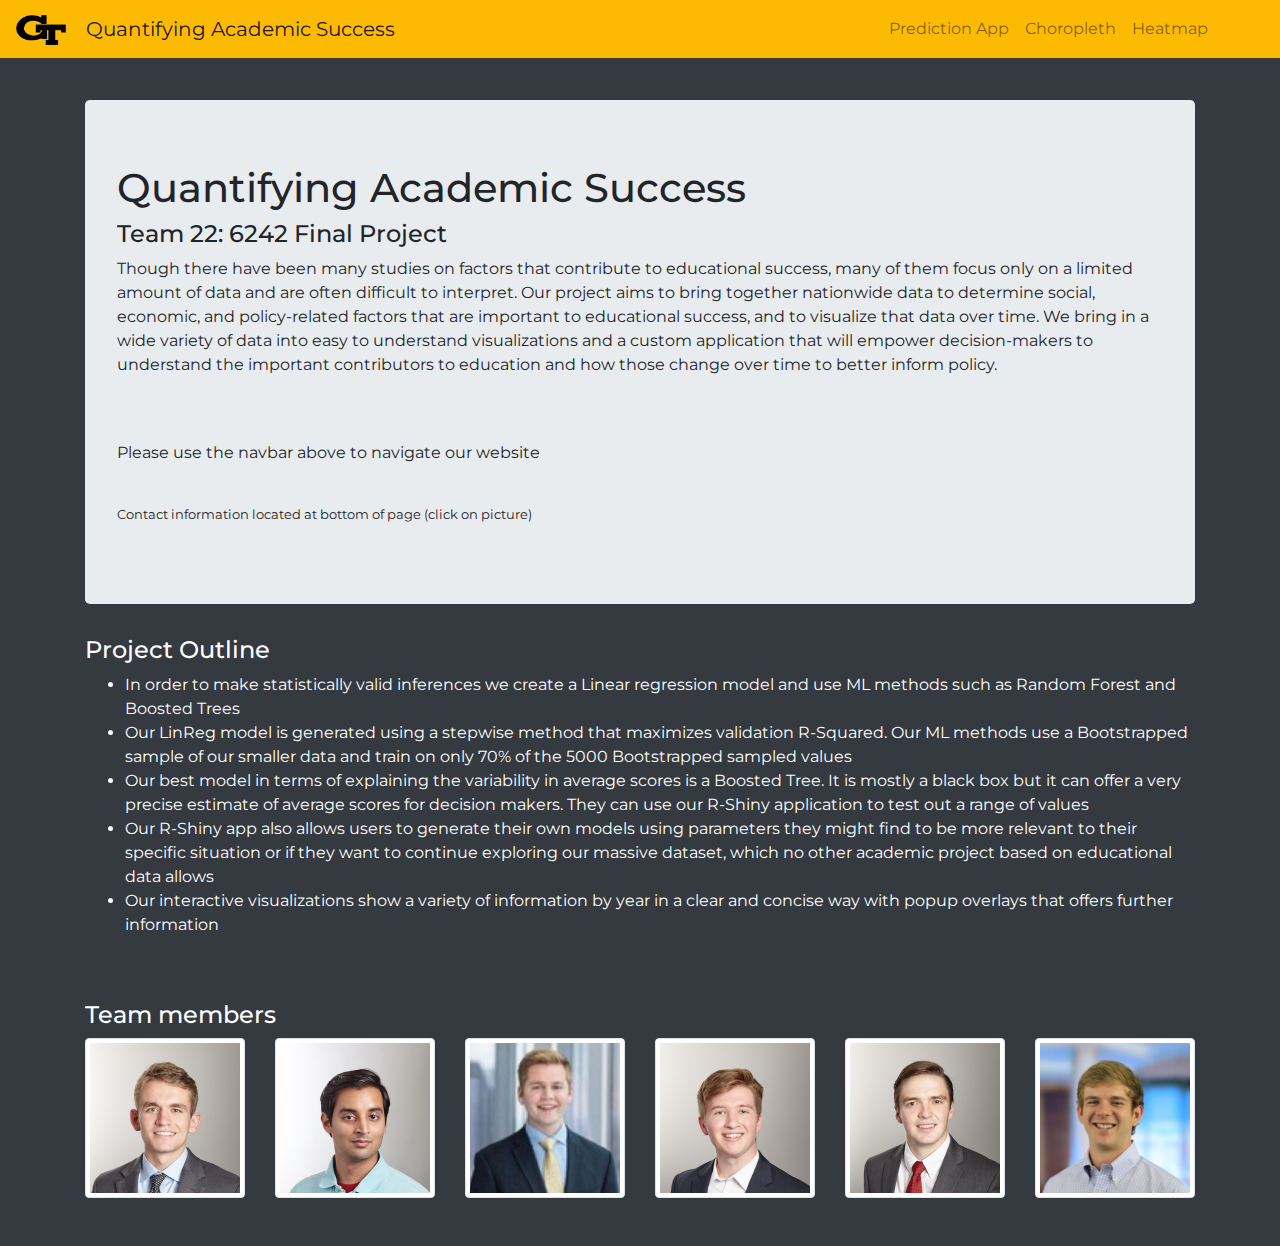
==== index.html @ d8fd763e "bug fix" ====
<!DOCTYPE html>
<html lang="en" dir="ltr">
  <head>
    <meta charset="utf-8">
    <title>Quantifying Academic Success</title>
    <!-- Latest compiled and minified CSS -->
    <link rel="stylesheet" href="https://stackpath.bootstrapcdn.com/bootstrap/4.3.1/css/bootstrap.min.css" integrity="sha384-ggOyR0iXCbMQv3Xipma34MD+dH/1fQ784/j6cY/iJTQUOhcWr7x9JvoRxT2MZw1T" crossorigin="anonymous">
    <link href="https://fonts.googleapis.com/css?family=Bebas+Neue|Montserrat&display=swap" rel="stylesheet">
    <link rel="stylesheet" href="main_style.css">
  </head>
  <body class="bg-dark">

    <!--NAVBAR -->
    <div class="">
      <nav class="navbar navbar-expand-lg navbar-light fixed-top" style="background-color: #fcba03;">
        <a class="navbar-brand" href="#">
          <img src="static_images/techlogo.png" width="50" height="30" alt="">
        </a>
        <a class="navbar-brand pl-1" href="index.html">Quantifying Academic Success</a>
          <ul class="navbar-nav ml-auto pr-5">
            <li class="nav-item"><a class="nav-link" href="Rshiny.html">Prediction App</a></li>
            <li class="nav-item"><a class="nav-link" href="StatesMap/multi_map.html">Choropleth</a></li>
            <li class="nav-item"><a class="nav-link" href="heatmap/heatmap.html">Heatmap</a></li>
          </ul>
      </nav>
    </div>
    <!--NAVBAR -->

<svg height=100></svg>

<div class="container">
  <div id="inJumbo" class="jumbotron">
    <h1>Quantifying Academic Success</h1>
    <h4>Team 22: 6242 Final Project</h4>
    <p>Though there have been many studies on factors that contribute to educational success, many of them focus only on a limited amount of data
and are often difficult to interpret. Our project aims to bring together nationwide data to determine social, economic, and policy-related factors that
are important to educational success, and to visualize that data over time.
We bring in a wide variety of data into easy to understand
visualizations and a custom application that will empower decision-makers to understand the
important contributors to education and how those change over time to better inform
policy.</p>
<br><br>
  <p>Please use the navbar above to navigate our website</p>

  <br>
  <p class='contact'>Contact information located at bottom of page (click on picture)</p>

  </div>

  <div id="outJumbo">
    <h4>Project Outline</h4>

    <ul>
      <li>In order to make statistically valid inferences we create a Linear regression model and use ML methods such as Random Forest and Boosted Trees</li>
      <li>Our LinReg model is generated using a stepwise method that maximizes validation R-Squared. Our ML methods use a Bootstrapped sample of our smaller data and train on only 70% of the 5000 Bootstrapped sampled values</li>
      <li>Our best model in terms of explaining the variability in average scores is a Boosted Tree. It is mostly a black box but it can offer a very precise estimate of average scores for decision makers. They can use our R-Shiny application to test out a range of values</li>
      <li>Our R-Shiny app also allows users to generate their own models using parameters they might find to be more relevant to their specific situation or if they want to continue exploring our massive dataset, which no other academic project based on educational data allows</li>
      <li>Our interactive visualizations show a variety of information by year in a clear and concise way with popup overlays that offers further information</li>
    </ul>

  </div>
  </div>

  <br><br>

  <div id="outJumbo" class="container">
    <h4>Team members</h4>
    <div class="row">
      <div class="col-lg-2 col-md-4">
        <a href="https://www.linkedin.com/in/jared-babcock/">
          <img class='img-fluid img-thumbnail' src="static_images/team_pics/jared.png" alt=""></div>
        </a>
      <div class="col-lg-2 col-md-4">
        <a href="https://www.linkedin.com/in/sanjeedhakim/">
          <img class='img-fluid img-thumbnail' src="static_images/team_pics/sanjeed.png" alt=""></div>
        </a>

      <div class="col-lg-2 col-md-4">
        <a href="https://www.linkedin.com/in/gniehaus/">
          <img class='img-fluid img-thumbnail' src="static_images/team_pics/grayson.png" alt=""></div>
        </a>

      <div class="col-lg-2 col-md-4">
        <a href="https://www.linkedin.com/in/nathaniel-rich/">
          <img class='img-fluid img-thumbnail' src="static_images/team_pics/nathan.png" alt=""></div>
        </a>

      <div class="col-lg-2 col-md-4">
        <a href="#">
          <img class='img-fluid img-thumbnail' src="static_images/team_pics/mat.png" alt=""></div>
        </a>

      <div class="col-lg-2 col-md-4">
        <a href="https://www.linkedin.com/in/fsackfield/">
          <img class='img-fluid img-thumbnail' src="static_images/team_pics/fred.png" alt=""></div>
        </a>    </div>

    <br><br>

  </div>

  </body>
</html>
---- main_style.css ----
body{
  font-family: 'Montserrat', sans-serif;
}

#outJumbo{
  color:white;
}

.contact{
  font-size: 0.8em;
}
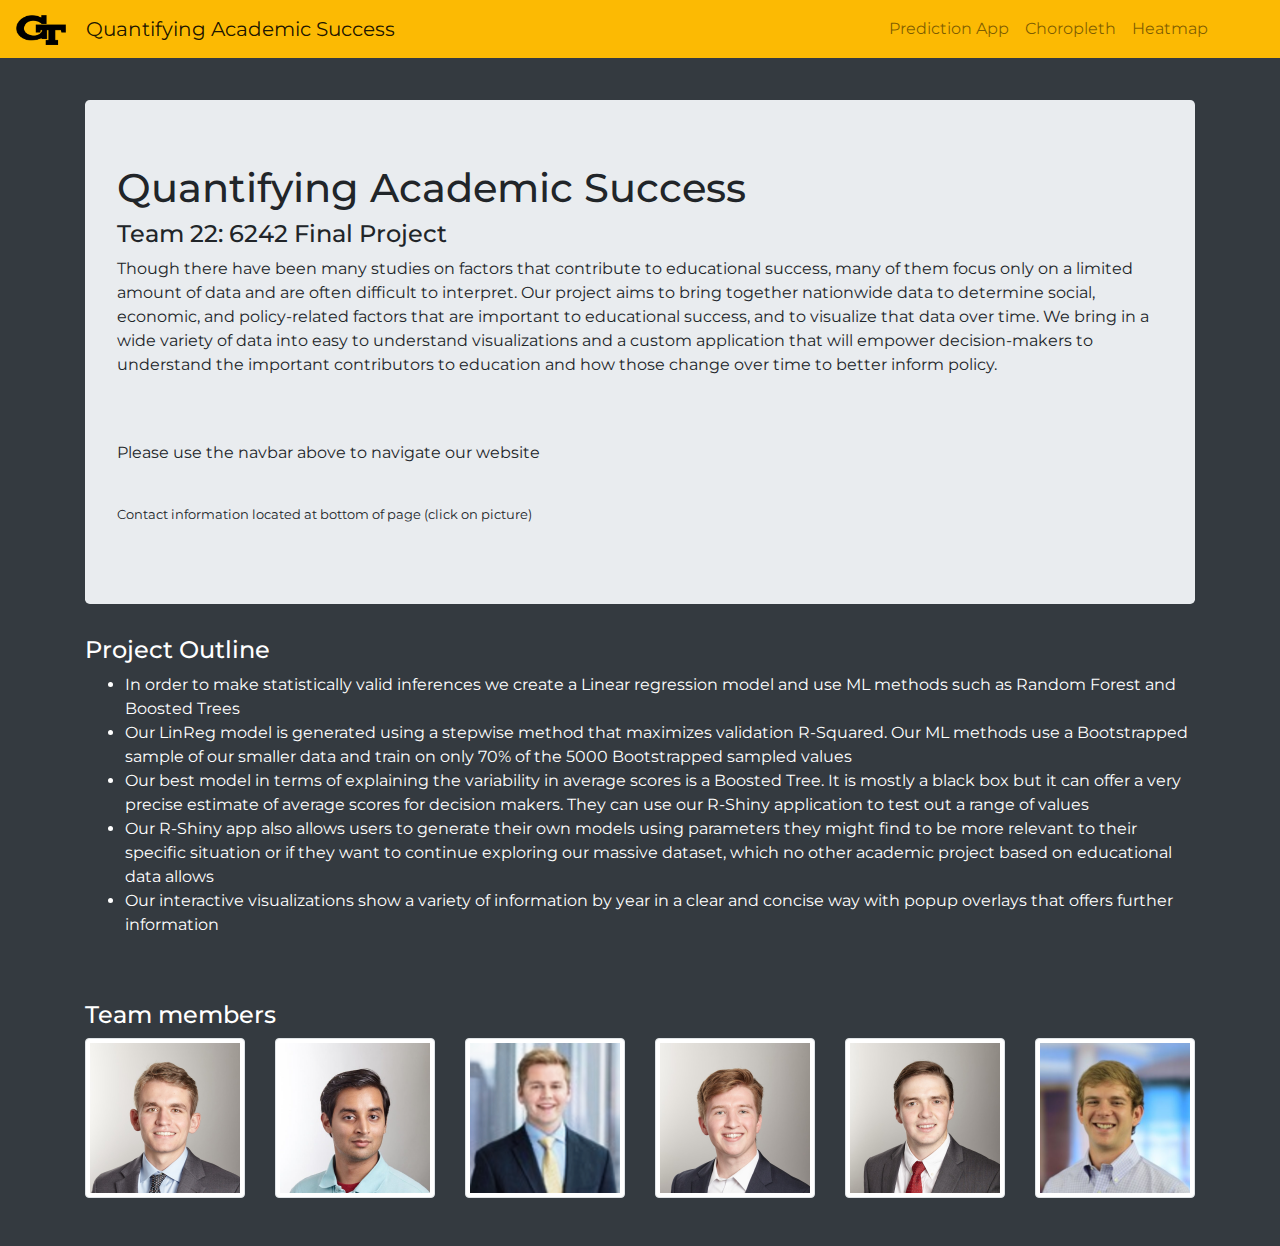
==== commit 976d42b1: "Fixed issue when viewing on mobile" ====
--- a/index.html
+++ b/index.html
@@ -17,11 +17,17 @@
           <img src="static_images/techlogo.png" width="50" height="30" alt="">
         </a>
         <a class="navbar-brand pl-1" href="index.html">Quantifying Academic Success</a>
+
+        <button class="navbar-toggler" type="button" data-toggle="collapse" data-target="#navbarNav" aria-controls="navbarNav" aria-expanded="false" aria-label="Toggle navigation">
+            <span class="navbar-toggler-icon"></span>
+        </button>
+        <div class="collapse navbar-collapse" id="navbarNav">
           <ul class="navbar-nav ml-auto pr-5">
             <li class="nav-item"><a class="nav-link" href="Rshiny.html">Prediction App</a></li>
             <li class="nav-item"><a class="nav-link" href="StatesMap/multi_map.html">Choropleth</a></li>
             <li class="nav-item"><a class="nav-link" href="heatmap/heatmap.html">Heatmap</a></li>
           </ul>
+        </div>
       </nav>
     </div>
     <!--NAVBAR -->
@@ -99,5 +105,9 @@
 
   </div>
 
+  <script src="https://code.jquery.com/jquery-3.4.1.slim.min.js" integrity="sha384-J6qa4849blE2+poT4WnyKhv5vZF5SrPo0iEjwBvKU7imGFAV0wwj1yYfoRSJoZ+n" crossorigin="anonymous"></script>
+  <script src="https://cdn.jsdelivr.net/npm/popper.js@1.16.0/dist/umd/popper.min.js" integrity="sha384-Q6E9RHvbIyZFJoft+2mJbHaEWldlvI9IOYy5n3zV9zzTtmI3UksdQRVvoxMfooAo" crossorigin="anonymous"></script>
+  <script src="https://stackpath.bootstrapcdn.com/bootstrap/4.4.1/js/bootstrap.min.js" integrity="sha384-wfSDF2E50Y2D1uUdj0O3uMBJnjuUD4Ih7YwaYd1iqfktj0Uod8GCExl3Og8ifwB6" crossorigin="anonymous"></script>
+
   </body>
 </html>
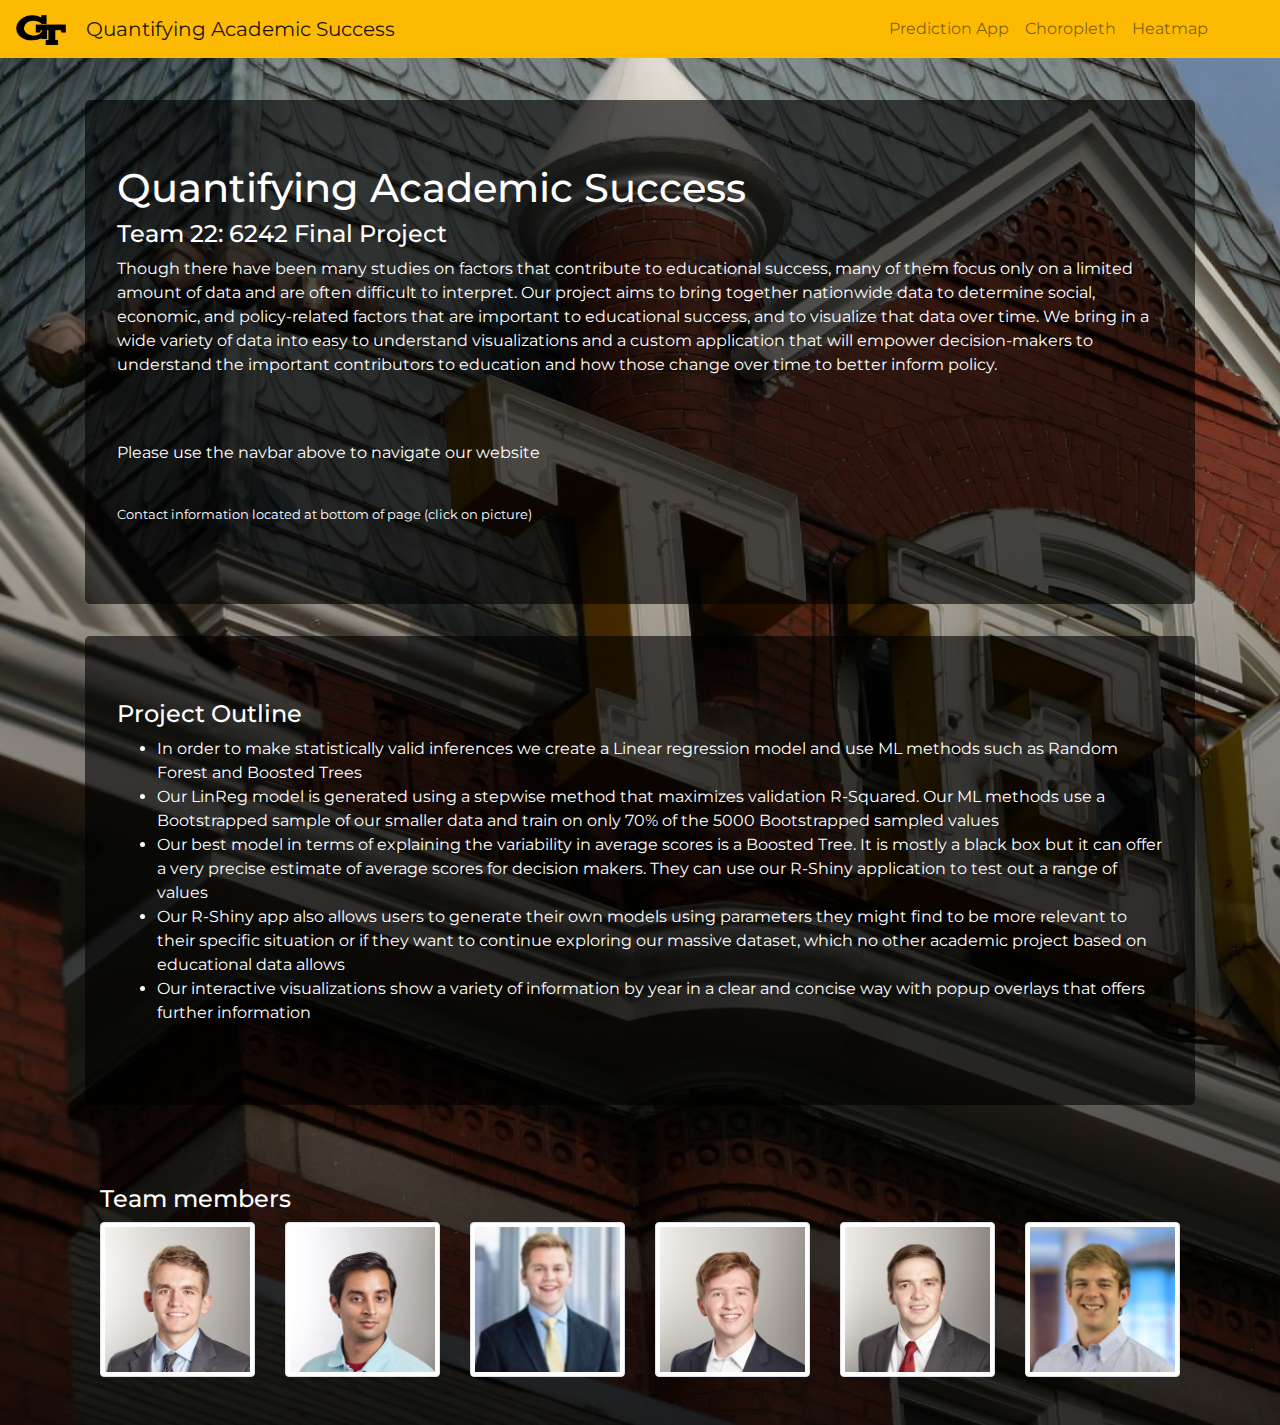
==== commit 3e67fc71: "added background image to index page" ====
--- a/index.html
+++ b/index.html
@@ -8,7 +8,7 @@
     <link href="https://fonts.googleapis.com/css?family=Bebas+Neue|Montserrat&display=swap" rel="stylesheet">
     <link rel="stylesheet" href="main_style.css">
   </head>
-  <body class="bg-dark">
+  <body class="bg-dark main_screen">
 
     <!--NAVBAR -->
     <div class="">
@@ -36,9 +36,10 @@
 
 <div class="container">
   <div id="inJumbo" class="jumbotron">
-    <h1>Quantifying Academic Success</h1>
-    <h4>Team 22: 6242 Final Project</h4>
-    <p>Though there have been many studies on factors that contribute to educational success, many of them focus only on a limited amount of data
+
+    <h1 id='main_text'>Quantifying Academic Success</h1>
+    <h4 id='main_text'>Team 22: 6242 Final Project</h4>
+    <p id='main_text'>Though there have been many studies on factors that contribute to educational success, many of them focus only on a limited amount of data
 and are often difficult to interpret. Our project aims to bring together nationwide data to determine social, economic, and policy-related factors that
 are important to educational success, and to visualize that data over time.
 We bring in a wide variety of data into easy to understand
@@ -46,25 +47,26 @@
 important contributors to education and how those change over time to better inform
 policy.</p>
 <br><br>
-  <p>Please use the navbar above to navigate our website</p>
+  <p id='main_text'>Please use the navbar above to navigate our website</p>
 
   <br>
-  <p class='contact'>Contact information located at bottom of page (click on picture)</p>
+  <p id='main_text' class='contact'>Contact information located at bottom of page (click on picture)</p>
 
   </div>
 
-  <div id="outJumbo">
-    <h4>Project Outline</h4>
+  <div id='inJumbo' class="jumbotron">
 
-    <ul>
+
+
+    <h4 id='main_text'>Project Outline</h4>
+
+    <ul id='main_text'>
       <li>In order to make statistically valid inferences we create a Linear regression model and use ML methods such as Random Forest and Boosted Trees</li>
       <li>Our LinReg model is generated using a stepwise method that maximizes validation R-Squared. Our ML methods use a Bootstrapped sample of our smaller data and train on only 70% of the 5000 Bootstrapped sampled values</li>
       <li>Our best model in terms of explaining the variability in average scores is a Boosted Tree. It is mostly a black box but it can offer a very precise estimate of average scores for decision makers. They can use our R-Shiny application to test out a range of values</li>
       <li>Our R-Shiny app also allows users to generate their own models using parameters they might find to be more relevant to their specific situation or if they want to continue exploring our massive dataset, which no other academic project based on educational data allows</li>
       <li>Our interactive visualizations show a variety of information by year in a clear and concise way with popup overlays that offers further information</li>
     </ul>
-
-  </div>
   </div>
 
   <br><br>
--- a/main_style.css
+++ b/main_style.css
@@ -9,3 +9,17 @@
 .contact{
   font-size: 0.8em;
 }
+
+.main_screen{
+  background-image: linear-gradient(rgba(0, 0, 0, 0),rgba(0, 0, 0, 0.8)),url('static_images/gatech.jpg');
+  background-size: cover;
+}
+
+#inJumbo{
+  background: rgba(0,0,0,0.6)
+}
+
+#main_text{
+  opacity: 1;
+  color:white;
+}
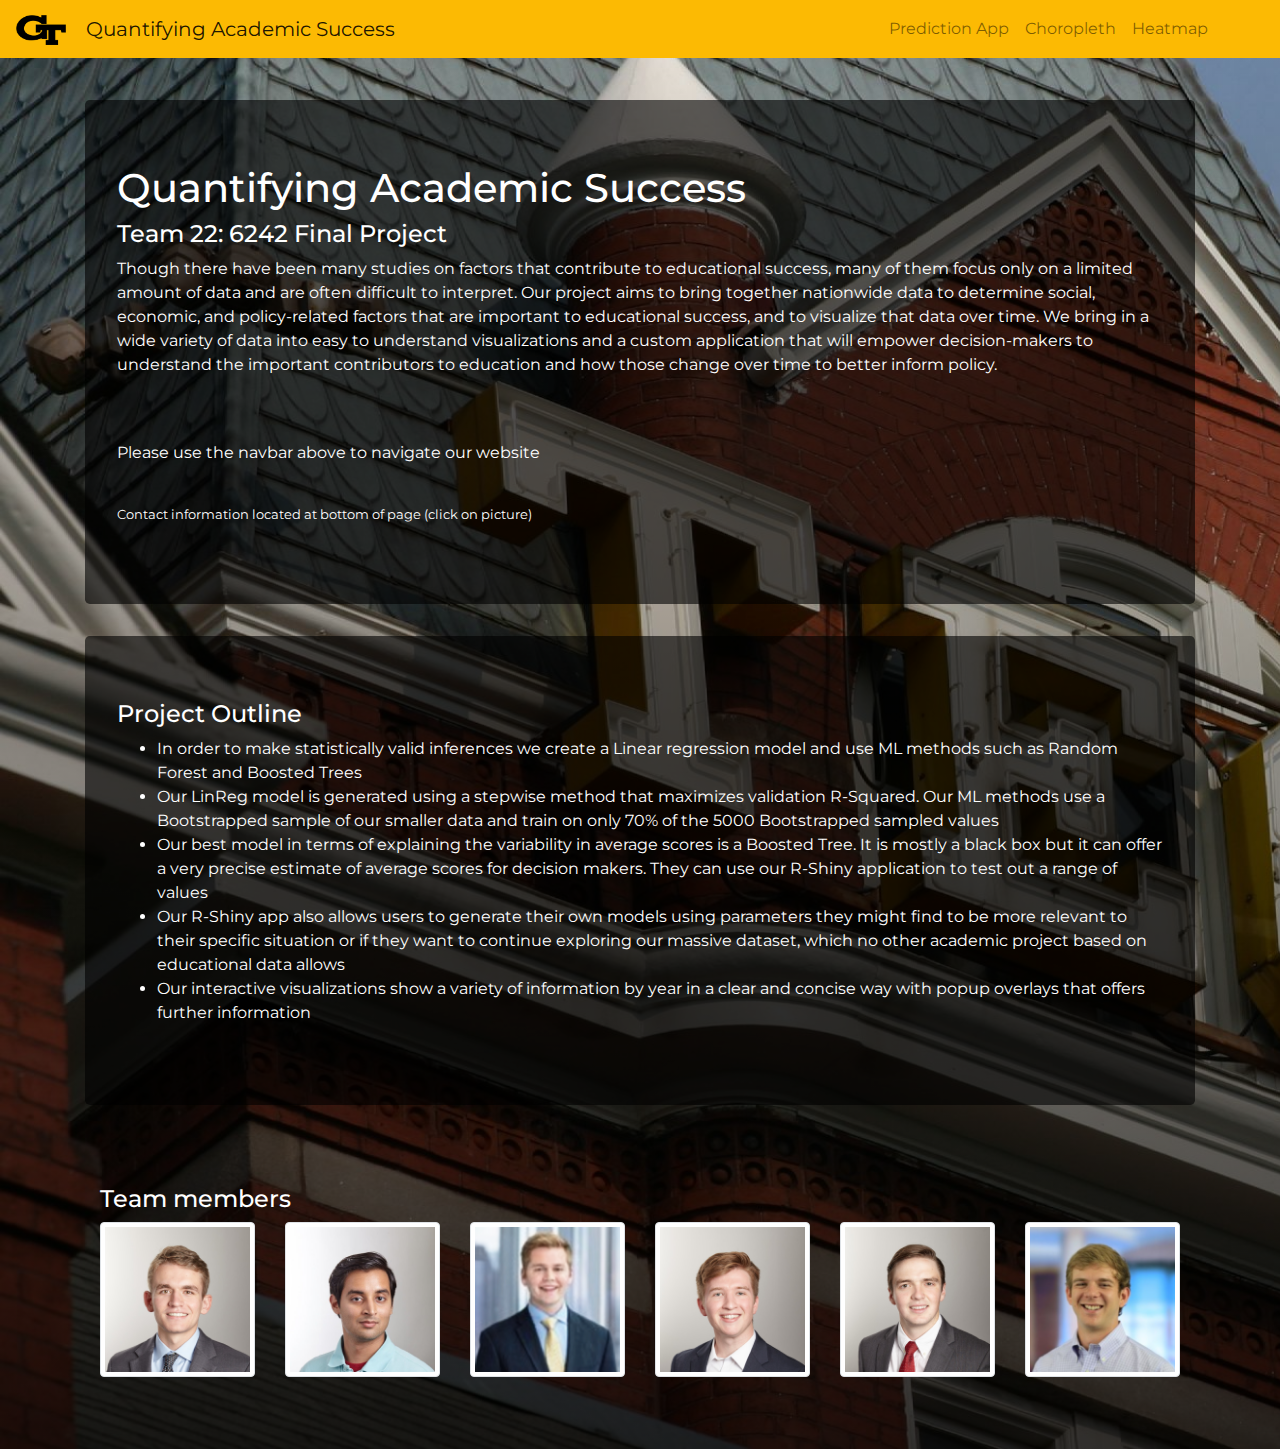
==== commit 15798092: "padding to even out spacing issues" ====
--- a/index.html
+++ b/index.html
@@ -74,31 +74,31 @@
   <div id="outJumbo" class="container">
     <h4>Team members</h4>
     <div class="row">
-      <div class="col-lg-2 col-md-4">
+      <div class="col-lg-2 col-md-4 pb-4">
         <a href="https://www.linkedin.com/in/jared-babcock/">
           <img class='img-fluid img-thumbnail' src="static_images/team_pics/jared.png" alt=""></div>
         </a>
-      <div class="col-lg-2 col-md-4">
+      <div class="col-lg-2 col-md-4 pb-4">
         <a href="https://www.linkedin.com/in/sanjeedhakim/">
           <img class='img-fluid img-thumbnail' src="static_images/team_pics/sanjeed.png" alt=""></div>
         </a>
 
-      <div class="col-lg-2 col-md-4">
+      <div class="col-lg-2 col-md-4 pb-4">
         <a href="https://www.linkedin.com/in/gniehaus/">
           <img class='img-fluid img-thumbnail' src="static_images/team_pics/grayson.png" alt=""></div>
         </a>
 
-      <div class="col-lg-2 col-md-4">
+      <div class="col-lg-2 col-md-4 pb-4">
         <a href="https://www.linkedin.com/in/nathaniel-rich/">
           <img class='img-fluid img-thumbnail' src="static_images/team_pics/nathan.png" alt=""></div>
         </a>
 
-      <div class="col-lg-2 col-md-4">
+      <div class="col-lg-2 col-md-4 pb-4">
         <a href="#">
           <img class='img-fluid img-thumbnail' src="static_images/team_pics/mat.png" alt=""></div>
         </a>
 
-      <div class="col-lg-2 col-md-4">
+      <div class="col-lg-2 col-md-4 pb-4">
         <a href="https://www.linkedin.com/in/fsackfield/">
           <img class='img-fluid img-thumbnail' src="static_images/team_pics/fred.png" alt=""></div>
         </a>    </div>
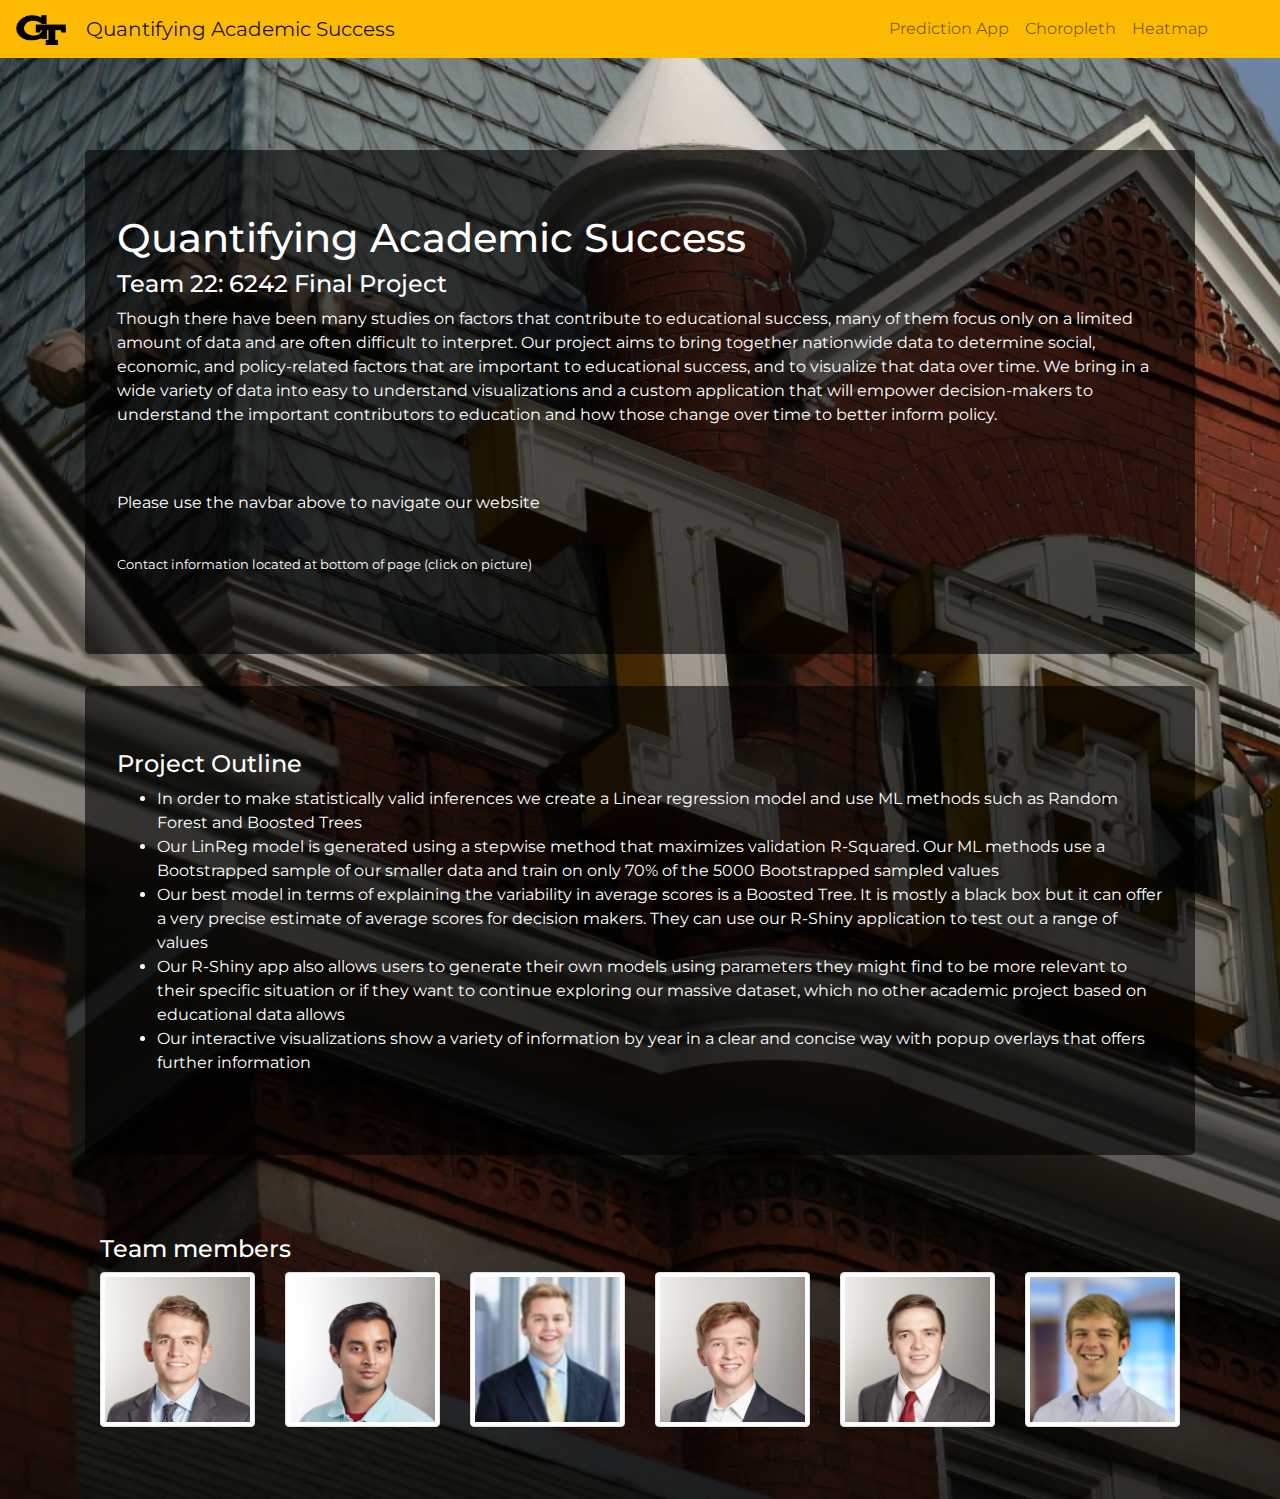
==== commit 8fc41fc6: "bug fix" ====
--- a/index.html
+++ b/index.html
@@ -2,6 +2,8 @@
 <html lang="en" dir="ltr">
   <head>
     <meta charset="utf-8">
+    <meta name="viewport" content="width=device-width, initial-scale=1">
+
     <title>Quantifying Academic Success</title>
     <!-- Latest compiled and minified CSS -->
     <link rel="stylesheet" href="https://stackpath.bootstrapcdn.com/bootstrap/4.3.1/css/bootstrap.min.css" integrity="sha384-ggOyR0iXCbMQv3Xipma34MD+dH/1fQ784/j6cY/iJTQUOhcWr7x9JvoRxT2MZw1T" crossorigin="anonymous">
--- a/main_style.css
+++ b/main_style.css
@@ -1,5 +1,6 @@
 body{
   font-family: 'Montserrat', sans-serif;
+  padding-top: 50px;
 }
 
 #outJumbo{
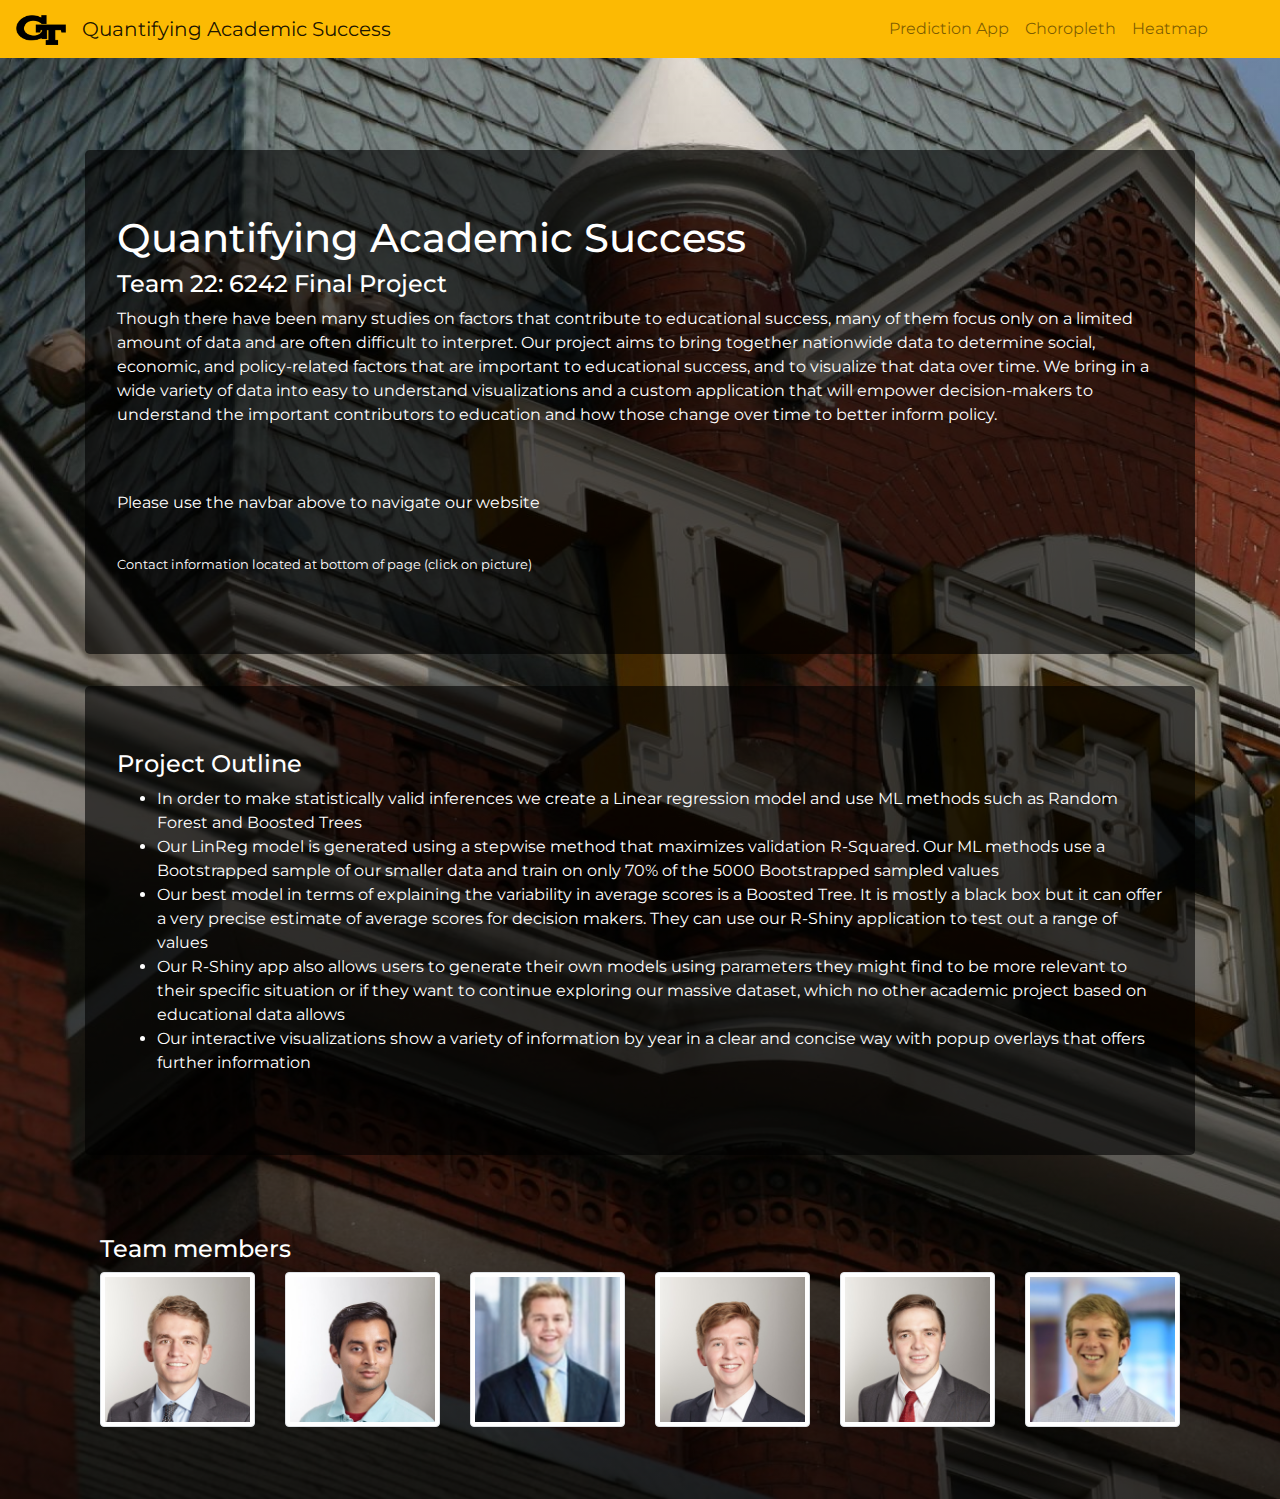
==== commit b94572b4: "bug fix" ====
--- a/index.html
+++ b/index.html
@@ -18,7 +18,7 @@
         <a class="navbar-brand" href="#">
           <img src="static_images/techlogo.png" width="50" height="30" alt="">
         </a>
-        <a class="navbar-brand pl-1" href="index.html">Quantifying Academic Success</a>
+        <a class="navbar-brand index_nav" href="index.html">Quantifying Academic Success</a>
 
         <button class="navbar-toggler" type="button" data-toggle="collapse" data-target="#navbarNav" aria-controls="navbarNav" aria-expanded="false" aria-label="Toggle navigation">
             <span class="navbar-toggler-icon"></span>
@@ -76,31 +76,31 @@
   <div id="outJumbo" class="container">
     <h4>Team members</h4>
     <div class="row">
-      <div class="col-lg-2 col-md-4 pb-4">
+      <div class="col-lg-2 col-md-4 col-sm-6 col-6 pb-4">
         <a href="https://www.linkedin.com/in/jared-babcock/">
           <img class='img-fluid img-thumbnail' src="static_images/team_pics/jared.png" alt=""></div>
         </a>
-      <div class="col-lg-2 col-md-4 pb-4">
+      <div class="col-lg-2 col-md-4 col-sm-6 col-6 pb-4">
         <a href="https://www.linkedin.com/in/sanjeedhakim/">
           <img class='img-fluid img-thumbnail' src="static_images/team_pics/sanjeed.png" alt=""></div>
         </a>
 
-      <div class="col-lg-2 col-md-4 pb-4">
+      <div class="col-lg-2 col-md-4 col-sm-6 col-6 pb-4">
         <a href="https://www.linkedin.com/in/gniehaus/">
           <img class='img-fluid img-thumbnail' src="static_images/team_pics/grayson.png" alt=""></div>
         </a>
 
-      <div class="col-lg-2 col-md-4 pb-4">
+      <div class="col-lg-2 col-md-4 col-sm-6 col-6 pb-4">
         <a href="https://www.linkedin.com/in/nathaniel-rich/">
           <img class='img-fluid img-thumbnail' src="static_images/team_pics/nathan.png" alt=""></div>
         </a>
 
-      <div class="col-lg-2 col-md-4 pb-4">
+      <div class="col-lg-2 col-md-4 col-sm-6 col-6 pb-4">
         <a href="#">
           <img class='img-fluid img-thumbnail' src="static_images/team_pics/mat.png" alt=""></div>
         </a>
 
-      <div class="col-lg-2 col-md-4 pb-4">
+      <div class="col-lg-2 col-md-4 col-sm-6 col-6 pb-4">
         <a href="https://www.linkedin.com/in/fsackfield/">
           <img class='img-fluid img-thumbnail' src="static_images/team_pics/fred.png" alt=""></div>
         </a>    </div>
--- a/main_style.css
+++ b/main_style.css
@@ -24,3 +24,13 @@
   opacity: 1;
   color:white;
 }
+
+/* .index_nav {
+  font-size: 3vw;
+} */
+
+@media screen and (max-width: 480px) {
+    .index_nav {
+         font-size:50%;
+    }
+}
